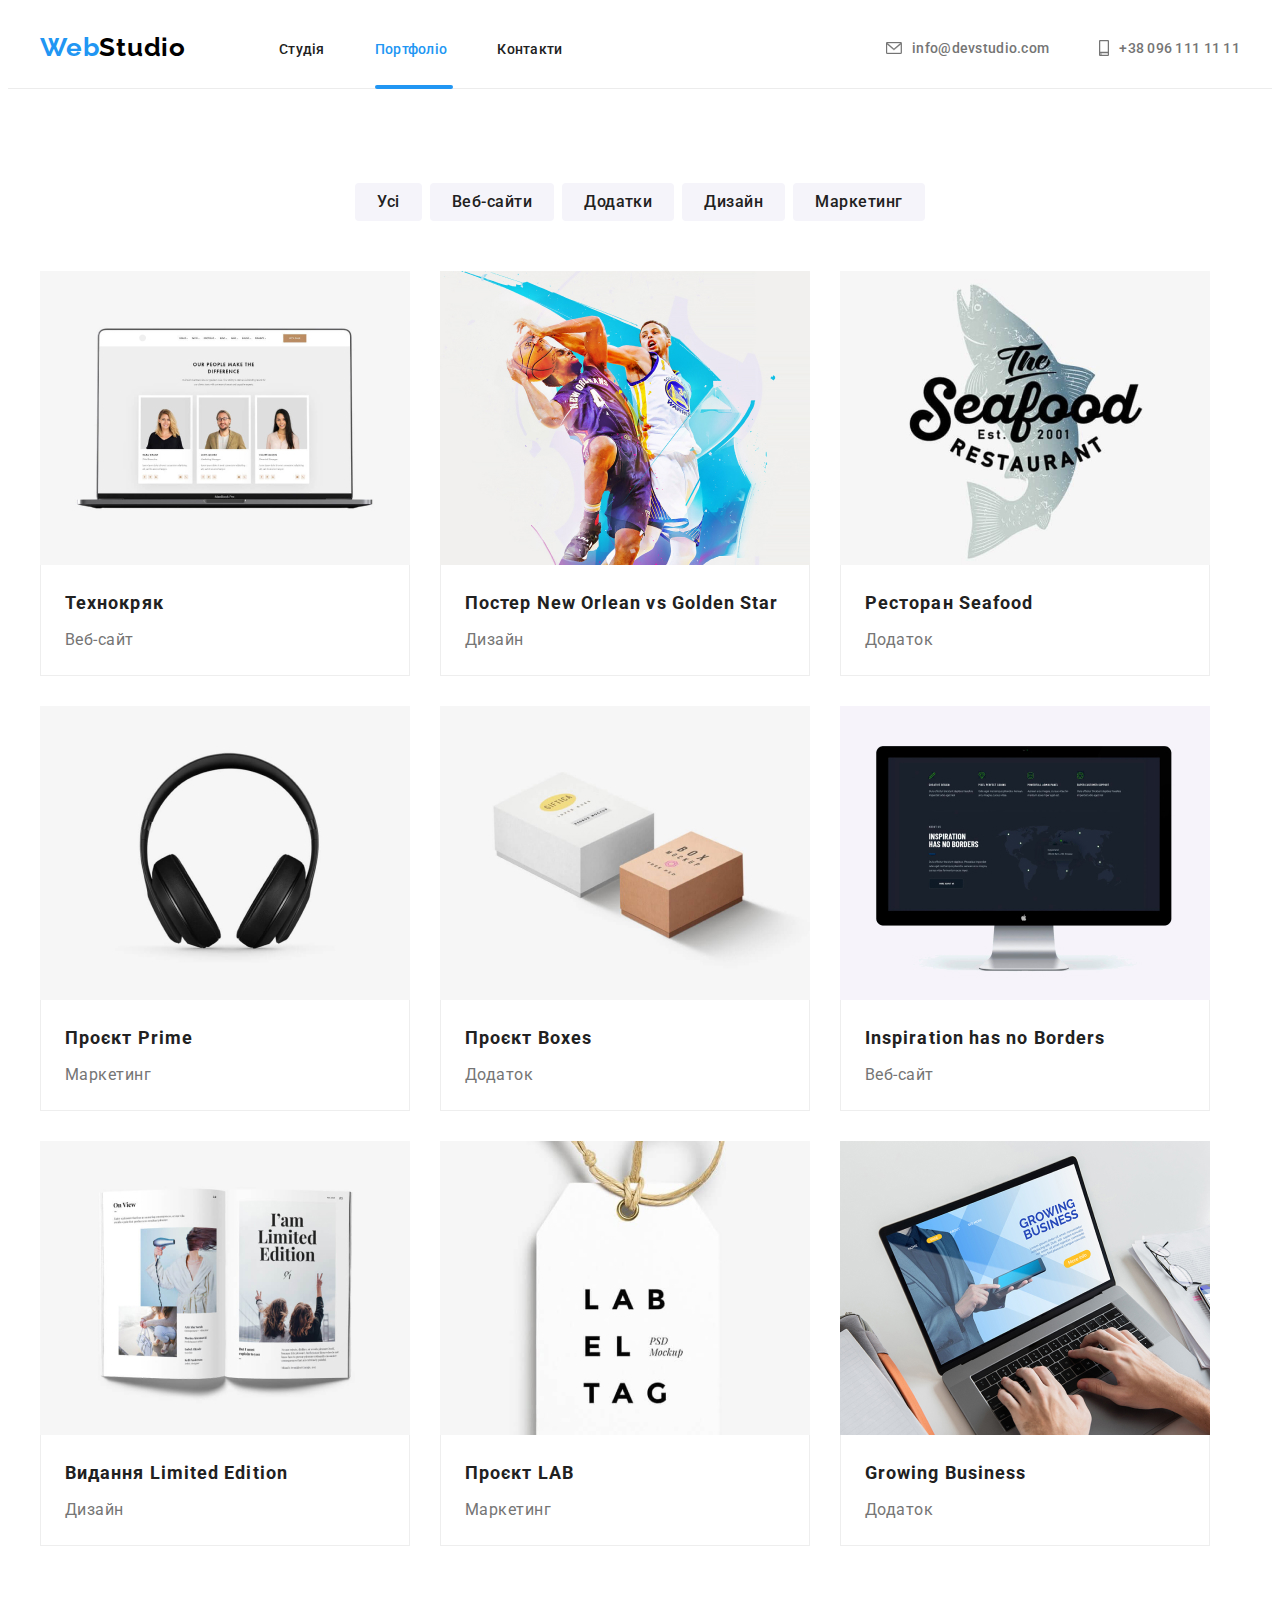
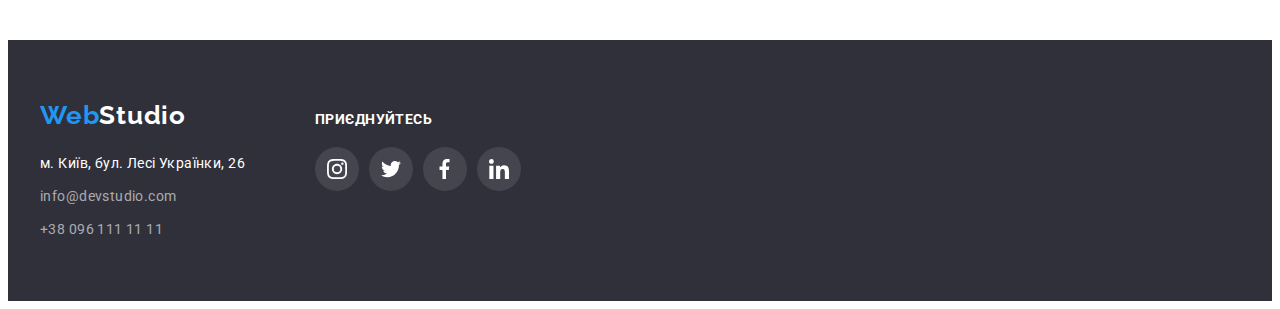
==== portfolio.html @ f35bd592 "11.11.2022.20:38" ====
<!DOCTYPE html>
<html lang="en">
<head>
    <meta charset="UTF-8" />
    <meta http-equiv="X-UA-Compatible" content="IE=edge" />
    <meta name="viewport" content="width=device-width, initial-scale=1.0" />
    <title>Портфоліо</title>
    <link rel="preconnect" href="https://fonts.googleapis.com">
    <link rel="preconnect" href="https://fonts.gstatic.com" crossorigin>
    <link
        href="https://fonts.googleapis.com/css2?family=Raleway:wght@700&family=Roboto:wght@400;500;700;900&display=swap"
        rel="stylesheet">
    <link rel="stylesheet" href="./css/styles.css">
</head>
        <header class="page-header">
      <div class="container">
        <a class="logo link" href="index.html">
          Web<span class="colortext">Studio</span>
        </a>
        <nav class="header-nav">
          <ul class="header-list list">
            <li class="header-list-item">
              <a class="header-list-link link" href="index.html"
                >Студія</a
              >
            </li>
            <li class="header-list-item">
              <a class="header-list-link link current-second" href="portfolio.html"
                >Портфоліо</a
              >
            </li>
            <li class="header-list-item">
              <a class="header-list-link link" href="#">Контакти</a>
            </li>
          </ul>
        </nav>
        <ul class="header-kontakt-list list">
          <li class="kontakt-list-item">
            <a
              class="header-kontakt-link header-link link"
              href="mailto:info@devstudio.com"
              ><svg class="envelope-icon kontakt-icon" width="16" height="12">
                <use href="./images/icons.svg#icon-envelope"></use></svg
              ><span>info@devstudio.com</span></a
            >
          </li>
          <li class="kontakt-list-item">
            <a
              class="header-kontakt-link header-link link"
              href="tel:+380961111111"
              ><svg class="smartphone-icon kontakt-icon" width="10" height="16">
                <use href="./images/icons.svg#icon-smartphone"></use></svg
              ><span>+38 096 111 11 11</span></a
            >
          </li>
        </ul>
      </div>
    </header>
        <main>
            <section class="hero-portfolio">
                <div class="container"><h1 class="visually-hidden">Вибір бажаного</h1>
                <ul class="hero-nav list">
                    <li class="hero-nav-item list">
                        <button class="nav-button-second" type="button">Усі</button>
                    </li>
<li class="hero-nav-item list">
    <button class="nav-button-second" type="button">Веб-сайти</button>
</li>
<li class="hero-nav-item list">
    <button class="nav-button-second" type="button">Додатки</button>
</li>
<li class="hero-nav-item list">
    <button class="nav-button-second" type="button">Дизайн</button>
</li>
<li class="hero-nav-item list">
    <button class="nav-button-second" type="button">Маркетинг</button>
</li>
                </ul>
<ul class="cards-list list">
<li class="cards-list-item list">
<a class="link" href=""><div class="img-wrapper"><img class="cards-img" src="./images/q.jpg" alt="Ноутбук" width="370">
<div class="cards-description">Ресурс пропонує комплексні пропозиції з різним рівнем функціоналу та сервісів. Все це дозволить відвідувачу отримати вичерпні відомості про компанію чи приватну особу.</div></div><div class="container-border"><h2 class="cards-title">Технокряк</h2>
<p class="cards-text">Веб-сайт</p></div>
</a>
</li>
<li class="cards-list-item list">
<a class="link" href=""><img class="cards-img" src="./images/w.jpg" alt="Баскетбол" width="370">
<div class="container-border"><h2 class="cards-title">Постер New Orlean vs Golden Star</h2>
<p class="cards-text">Дизайн</p></div>
</a>
</li>
<li class="cards-list-item list">
<a class="link" href=""><img class="cards-img" src="./images/e.jpg" alt="Логотип ресторану" width="370">
<div class="container-border"><h2 class="cards-title">Ресторан Seafood</h2>
<p class="cards-text">Додаток</p></div>
</a>
</li>
<li class="cards-list-item list">
<a class="link" href=""><img class="cards-img" src="./images/r.jpg" alt="Навушники" width="370">
<div class="container-border"><h2 class="cards-title">Проєкт Prime</h2>
<p class="cards-text">Маркетинг</p></div>
</a>
</li>
</li>
<li class="cards-list-item list">
<a class="link" href=""><img class="cards-img" src="./images/t.jpg" alt="Ящики" width="370">
<div class="container-border"><h2 class="cards-title">Проєкт Boxes</h2>
<p class="cards-text">Додаток</p></div>
</a>
</li>
<li class="cards-list-item list">
<a class="link" href=""><img class="cards-img" src="./images/y.jpg" alt="Монітор" width="370">
<div class="container-border"><h2 class="cards-title">Inspiration has no Borders</h2>
<p class="cards-text">Веб-сайт</p></div>
</a>
</li>
<li class="cards-list-item list">
<a class="link" href=""><img class="cards-img" src="./images/i.jpg" alt="Книга" width="370">
<div class="container-border"><h2 class="cards-title">Видання Limited Edition</h2>
<p class="cards-text">Дизайн</p></div>
</a>
</li>
<li class="cards-list-item list">
<a class="link" href=""><img class="cards-img" src="./images/o.jpg" alt="Ярлик" width="370">
<div class="container-border"><h2 class="cards-title">Проєкт LAB</h2>
<p class="cards-text">Маркетинг</p>
</a></div>
</li>
<li class="cards-list-item list">
<a class="link" href=""><img class="cards-img" src="./images/p.jpg" alt="Людина друкує" width="370">
<div class="container-border"><h2 class="cards-title">Growing Business</h2>
<p class="cards-text">Додаток</p></div>
</li>
</a>
                    </ul></div>
                </section>
        </main>
         <footer class="page-footer">
      <div class="container">
        <div class="container-footer">
          <div class="address-footer">
            <a href="index.html" class="logo-second link">
              Web<span class="colortext-footer">Studio</span>
            </a>
            <address class="address-nav">
              <ul class="address-list list">
                <li class="address-list-item list">
                  <a
                    class="address-link link"
                    href="https://goo.gl/maps/Njcj9idbypsD7Gdb8"
                    target="_blank"
                    rel="noopener noreferrer nofollow"
                    >м. Київ, бул. Лесі Українки, 26</a
                  >
                </li>
                <li class="address-list-item list">
                  <a class="mail-tel-link link" href="mailto:info@devstudio.com"
                    >info@devstudio.com</a
                  >
                </li>
                <li class="address-list-item list">
                  <a class="mail-tel-link link" href="tel:+380961111111"
                    >+38 096 111 11 11</a
                  >
                </li>
              </ul>
            </address>
          </div>
          <div class="join">
            <h2 class="title-join">ПРИЄДНУЙТЕСЬ</h2>
            <ul class="social-list-second">
              <li class="social-item list">
                <a href="" class="social-link-second" link
                  ><svg class="twitter-icon join-icon" width="20" height="20">
                    <use href="./images/icons.svg#icon-instagram"></use></svg
                ></a>
              </li>
              <li class="social-item list">
                <a href="" class="social-link-second" link
                  ><svg class="facebook-icon join-icon" width="20" height="20">
                    <use href="./images/icons.svg#icon-twitter"></use></svg
                ></a>
              </li>
              <li class="social-item list">
                <a href="" class="social-link-second" link
                  ><svg class="ins-icon join-icon" width="20" height="20">
                    <use href="./images/icons.svg#icon-facebook"></use></svg
                ></a>
              </li>
              <li class="social-item list">
                <a href="" class="social-link-second" link
                  ><svg class="linkedin-icon join-icon" width="20" height="20">
                    <use href="./images/icons.svg#icon-linkedin"></use></svg
                ></a>
              </li>
            </ul>
          </div>
        </div>
      </div>
    </footer>
        </body>
        </html>
---- css/styles.css ----
:root {
  --main-color: #212121;
  --second-color: #2196f3;
  --third-color: #757575;
  --fourth-color: #ffffff;
  --specific-ident: 94px;
  --specific-ident-second: 50px;
  --specific-ident-third: 20px;
  --specific-ident-fourth: 4px;
  --specific-ident-fifth: 30px;
}

h1,
h2,
p {
  margin: 0;
}

body {
  font-family: "Roboto", sans-serif;
  color: var(--main-color);
  background-color: var(--fourth-color);
}

.container {
  width: 1200px;
  margin: 0 auto;
  padding: 0 15px;
}

.page-header {
  border-bottom: 1px solid #ececec;
}

.page-header .container {
  display: flex;
  align-items: center;
}

.page-footer {
  background-color: #2f303a;
  padding-bottom: 60px;
  padding-top: 60px;
  display: flex;
}

.hero {
  padding-top: 200px;
  padding-bottom: 200px;
  background-color: #c4c4c4;
  background-image: linear-gradient(
      rgba(47, 48, 58, 0.4),
      rgba(47, 48, 58, 0.4)
    ),
    url(../images/m.jpg);
  background-repeat: no-repeat;
  background-size: cover;
  background-position: center;
  margin-left: auto;
  margin-right: auto;
  max-width: 1600px;
}

.hero-description {
  padding-left: 280px;
  padding-right: var(--specific-ident-second);
}

.hero .container {
  display: flex;
}

.hero-title {
  font-weight: 900;
  font-size: 44px;
  line-height: calc(60 / 44);
  text-align: center;
  letter-spacing: 0.06em;
  text-transform: uppercase;
  color: var(--fourth-color);
  margin-bottom: var(--specific-ident-third);
  max-width: 696px;
}

.hero-button {
  font-weight: 700;
  font-size: 16px;
  line-height: calc(30 / 16);
  display: flex;
  align-items: center;
  text-align: center;
  letter-spacing: 0.06em;
  color: var(--fourth-color);
  cursor: pointer;
  padding: 10px 32px;
  border-radius: var(--specific-ident-fourth);
  border: 0;
  margin: 0 auto;
  background-color: var(--second-color);
}

.link {
  text-decoration: none;
}

.list {
  list-style: none;
  padding-left: 0;
  margin: 0;
}

.kontakt-icon {
  margin-right: 10px;
  fill: currentColor;
  stroke: currentColor;
}

button {
  padding: 6px 22px;
}

.visually-hidden {
  position: absolute;
  white-space: nowrap;
  width: 1px;
  height: 1px;
  overflow: hidden;
  border: 0;
  padding: 0;
  clip: rect(0 0 0 0);
  clip-path: inset(50%);
  margin: -1px;
}

.colortext {
  color: #000000;
}

.colortext-footer {
  color: var(--fourth-color);
}

.link.current {
  color: var(--second-color);
  position: relative;
}

.link.current::after {
  content: " ";
  position: absolute;
  width: 48px;
  height: 4px;
  left: 0;
  bottom: 0;
  background: #2196f3;
  border-radius: 2px;
}

.link.current-second {
  color: var(--second-color);
  position: relative;
}

.link.current-second::after {
  content: " ";
  position: absolute;
  width: 78px;
  height: 4px;
  left: 0;
  bottom: 0;
  background: #2196f3;
  border-radius: 2px;
}

.logo {
  font-family: "Raleway";
  font-weight: 700;
  font-size: 26px;
  line-height: calc(31 / 26);
  letter-spacing: 0.03em;
  color: var(--second-color);
  margin-right: 93px;
  padding-top: 24px;
  padding-bottom: 25px;
}

.logo-second {
  font-family: "Raleway";
  font-weight: 700;
  font-size: 26px;
  line-height: calc(31 / 26);
  letter-spacing: 0.03em;
  color: var(--second-color);
  display: inline-block;
  margin-bottom: var(--specific-ident-third);
}

.header-list {
  display: flex;
}

.header-list-link {
  font-weight: 500;
  font-size: 14px;
  line-height: calc(16 / 14);
  letter-spacing: 0.02em;
  color: var(--main-color);
  padding-top: 32px;
  padding-bottom: 32px;
  transition-property: color;
  transition-duration: 250ms;
  transition-timing-function: cubic-bezier(0.4, 0, 0.2, 1);
}

.header-list-link:hover {
  color: var(--second-color);
}

.header-kontakt-link {
  font-weight: 500;
  font-size: 14px;
  line-height: calc(16 / 14);
  letter-spacing: 0.02em;
  color: var(--third-color);
  padding-top: 32px;
  padding-bottom: 32px;
  display: flex;
  align-items: center;
  transition-property: color;
  transition-duration: 250ms;
  transition-timing-function: cubic-bezier(0.4, 0, 0.2, 1);
}

.header-kontakt-link:hover,
:focus {
  stroke: var(--second-color);
  color: var(--second-color);
}

.header-list-item:not(:first-child) {
  margin-left: var(--specific-ident-second);
}

.kontakt-list-item:not(:first-child) {
  margin-left: var(--specific-ident-second);
}

.header-kontakt-list {
  display: flex;
  margin-left: auto;
}

.peculiarities .container {
  display: flex;
}

.peculiarities-list {
  display: flex;
}

.peculiarities-list-item:not(:first-child) {
  margin-left: var(--specific-ident-fifth);
}

.peculiarities {
  padding: var(--specific-ident) 0;
}

.peculiarities-title {
  font-size: 14px;
  line-height: calc(16 / 14);
  letter-spacing: 0.03em;
  text-transform: uppercase;
  margin-top: 0;
  margin-bottom: 10px;
}

.peculiarities-text {
  font-size: 14px;
  line-height: calc(24 / 14);
  letter-spacing: 0.03em;
  color: var(--third-color);
}

.link-peculiarities {
  background-color: #f5f4fa;
  height: 120px;
  width: 270px;
  display: flex;
  justify-content: center;
  margin-bottom: 30px;
  align-items: center;
}

.activity-list {
  display: flex;
}

.activity {
  padding-bottom: var(--specific-ident);
}

.activity-title {
  font-size: 36px;
  line-height: calc(42 / 36);
  text-align: center;
  letter-spacing: 0.03em;
  margin-bottom: var(--specific-ident-second);
}

.activity-list-item:not(:first-child) {
  margin-left: var(--specific-ident-fifth);
}

.activity-list-item {
  position: relative;
}

.activity-list-item::before {
  content: " ";
  width: 370px;
  height: 70px;
  left: 0;
  bottom: 0;
  background-color: rgba(47, 48, 58, 0.8);
  position: absolute;
}

.activity-title-second {
  font-size: 14px;
  line-height: calc(16 / 14);
  text-align: center;
  letter-spacing: 0.03em;
  text-transform: uppercase;
  color: #ffffff;
  position: absolute;
  top: 251px;
  right: 107px;
  left: 107px;
  bottom: 27px;
}

.activity-img {
  display: block;
}

.team-list {
  display: flex;
}

.team {
  background-color: #f5f4fa;
  padding: var(--specific-ident) 0;
}

.team-img {
  margin-bottom: var(--specific-ident-fifth);
}

.team-list-item {
  background-color: var(--fourth-color);
  border-radius: 0px 0px 4px 4px;
  box-shadow: 0px 1px 3px rgba(0, 0, 0, 0.12), 0px 1px 1px rgba(0, 0, 0, 0.14),
    0px 2px 1px rgba(0, 0, 0, 0.2);
}

.team-list-item:not(:first-child) {
  margin-left: var(--specific-ident-fifth);
}

.team-title {
  font-size: 36px;
  line-height: calc(42 / 36);
  text-align: center;
  letter-spacing: 0.03em;
  margin-bottom: var(--specific-ident-second);
}

.team-secondary-title {
  font-weight: 500;
  font-size: 16px;
  line-height: calc(19 / 16);
  letter-spacing: 0.03em;
  margin-bottom: 10px;
  margin-top: 0;
  text-align: center;
}

.team-text {
  font-size: 16px;
  line-height: calc(16 / 19);
  letter-spacing: 0.03em;
  color: var(--third-color);
  text-align: center;
  margin-bottom: 16px;
}

.team-icon {
  display: flex;
  justify-content: flex-end;
  transition-property: fill;
  transition-duration: 250ms;
  transition-timing-function: cubic-bezier(0.4, 0, 0.2, 1);
}

.address-link {
  font-style: normal;
  font-size: 14px;
  line-height: calc(24 / 14);
  letter-spacing: 0.03em;
  color: var(--fourth-color);
  transition-property: color;
  transition-duration: 250ms;
  transition-timing-function: cubic-bezier(0.4, 0, 0.2, 1);
}

.address-link:hover,
:focus {
  color: var(--second-color);
}

.mail-tel-link {
  font-style: normal;
  font-size: 14px;
  line-height: calc(24 / 14);
  letter-spacing: 0.03em;
  color: rgba(255, 255, 255, 0.6);
  transition-property: color;
  transition-duration: 250ms;
  transition-timing-function: cubic-bezier(0.4, 0, 0.2, 1);
}

.mail-tel-link:hover,
:focus {
  color: var(--second-color);
}

.hero-nav-button {
  font-family: "Roboto";
  font-weight: 500;
  font-size: 16px;
  line-height: calc(26 / 16);
  letter-spacing: 0.03em;
  color: var(--main-color);
  cursor: pointer;
  padding: 6px 25px;
  border: 0;
  border-radius: var(--specific-ident-fourth);
  transition-property: color;
  transition-duration: 250ms;
  transition-timing-function: cubic-bezier(0.4, 0, 0.2, 1);
}

.nav-button-second {
  font-family: "Roboto";
  font-weight: 500;
  font-size: 16px;
  line-height: calc(26 / 16);
  letter-spacing: 0.03em;
  color: var(--main-color);
  background-color: #f5f4fa;
  cursor: pointer;
  padding: 6px 22px;
  border: 0;
  border-radius: var(--specific-ident-fourth);
  transition: color 250ms cubic-bezier(0.4, 0, 0.2, 1),
    background-color 250ms cubic-bezier(0.4, 0, 0.2, 1),
    box-shadow 250ms cubic-bezier(0.4, 0, 0.2, 1);
}

.hero-nav-button:hover {
  color: var(--fourth-color);
}

.nav-button-second:hover,
.nav-button-second:focus {
  color: var(--fourth-color);
  background-color: var(--second-color);
  box-shadow: 0px 3px 1px rgba(0, 0, 0, 0.1), 0px 1px 2px rgba(0, 0, 0, 0.08),
    0px 2px 2px rgba(0, 0, 0, 0.12);
}

.container-border {
  border-left: 1px solid #eeeeee;
  border-right: 1px solid #eeeeee;
  border-bottom: 1px solid #eeeeee;
  padding: 20px 24px;
}

.cards-title {
  font-size: 18px;
  line-height: calc(36 / 18);
  letter-spacing: 0.06em;
  margin-bottom: var(--specific-ident-fourth);
  color: var(--main-color);
}

.cards-text {
  font-size: 16px;
  line-height: calc(30 / 16);
  letter-spacing: 0.03em;
  color: var(--third-color);
}

.cards-list {
  display: flex;
  flex-wrap: wrap;
}

.cards-list-item {
  margin-bottom: var(--specific-ident-fifth);
  margin-left: var(--specific-ident-fifth);
  transition-property: box-shadow;
  transition-duration: 250ms;
  transition-timing-function: cubic-bezier(0.4, 0, 0.2, 1);
  position: relative;
}

.cards-list-item:hover {
  box-shadow: 0px 1px 1px rgba(0, 0, 0, 0.12), 0px 4px 4px rgba(0, 0, 0, 0.06),
    1px 4px 6px rgba(0, 0, 0, 0.16);
}

.cards-list-item:nth-last-child(-n + 4) {
  margin-bottom: 0px;
}

.cards-list-item:nth-child(3n + 1) {
  margin-left: 0;
}

.cards-img {
  display: block;
}

.cards-description {
  font-weight: 400;
  font-size: 18px;
  line-height: calc(28 / 18);
  letter-spacing: 0.03em;
  color: #ffffff;
  position: absolute;
  width: 322px;
  height: 168px;
  top: 63px;
  right: 24px;
  bottom: 63px;
  left: 24px;
  display: none;
  background-color: rgba(33, 150, 243, 0.9);
}

.cards-list-item:hover .cards-description {
  display: block;
}

cards-list.img-wrapper {
  position: relative;
}

.hero-nav {
  display: flex;
  margin-bottom: var(--specific-ident-second);
  justify-content: center;
}

.address-list-item {
  margin-bottom: 9px;
}

.address-list-item:last-child {
  margin-bottom: 0;
}

.hero-portfolio {
  padding: var(--specific-ident) 0;
  display: flex;
}

.hero-nav-item:not(:first-child) {
  margin-left: 8px;
}

.social-list {
  display: flex;
  padding-bottom: 30px;
  padding-left: 32px;
  padding-right: 32px;
}

.social-item {
  width: 44px;
  height: 44px;
  border-radius: 50%;
}

.social-item:not(:last-child) {
  margin-right: 10px;
}

.social-link {
  width: 100%;
  height: 100%;
  display: flex;
  align-items: center;
  justify-content: center;
  border-radius: 50%;
  background-color: rgba(255, 255, 255, 0.1);
  color: #afb1b8;
  transition-property: background-color;
  transition-duration: 250ms;
  transition-timing-function: cubic-bezier(0.4, 0, 0.2, 1);
}

.social-link:hover .team-icon {
  fill: var(--fourth-color);
}

.social-link:focus .team-icon {
  fill: var(--fourth-color);
}

.social-link:hover {
  background-color: var(--second-color);
}

.social-link:focus {
  background-color: var(--second-color);
}

.сlients {
  padding: var(--specific-ident) 0;
}

.title-clients {
  font-weight: 700;
  font-size: 36px;
  line-height: calc(42 / 36);
  text-align: center;
  letter-spacing: 0.03em;
  color: var(--main-color);
  display: flex;
  padding-left: 453px;
}

.list-clients {
  display: flex;
  justify-content: center;
  margin-top: var(--specific-ident-second);
  margin-bottom: 0;
  padding-left: 0;
}

.item-clients {
  width: 170px;
  height: 92px;
  border-radius: 4px;
  display: flex;
  justify-content: center;
}

.item-clients:not(:last-child) {
  margin-right: 30px;
}

.list-clients .clients-link {
  width: 100%;
  height: 100%;
  display: flex;
  align-items: center;
  justify-content: center;
  border-radius: 4px;
  background-color: var(--fourth-color);
  color: #afb1b8;
  border: 1px solid #afb1b8;
  transition-property: border;
  transition-duration: 250ms;
  transition-timing-function: cubic-bezier(0.4, 0, 0.2, 1);
}

.list-clients .clients-link:hover .clients-icon {
  fill: var(--second-color);
}

.list-clients .clients-link:hover {
  border: 1px solid var(--second-color);
}

.list-clients .clients-icon {
  fill: currentColor;
  transition-property: fill;
  transition-duration: 250ms;
  transition-timing-function: cubic-bezier(0.4, 0, 0.2, 1);
}

.container-footer {
  display: flex;
  align-items: baseline;
}

.join {
  margin-left: 70px;
}

.title-join {
  font-size: 14px;
  line-height: calc(16 / 14);
  letter-spacing: 0.03em;
  text-transform: uppercase;
  color: var(--fourth-color);
  margin-bottom: 20px;
}

.team-icon {
  fill: currentColor;
}

.social-list-second {
  display: flex;
  padding-left: 0;
  margin: 0;
}

.social-link-second {
  width: 100%;
  height: 100%;
  display: flex;
  align-items: center;
  justify-content: center;
  border-radius: 50%;
  background-color: rgba(255, 255, 255, 0.1);
  color: var(--fourth-color);
  transition-property: background-color;
  transition-duration: 250ms;
  transition-timing-function: cubic-bezier(0.4, 0, 0.2, 1);
}

.join-icon {
  fill: currentColor;
}

.social-link-second:hover {
  background-color: var(--second-color);
}

.social-link-second:focus {
  background-color: var(--second-color);
}
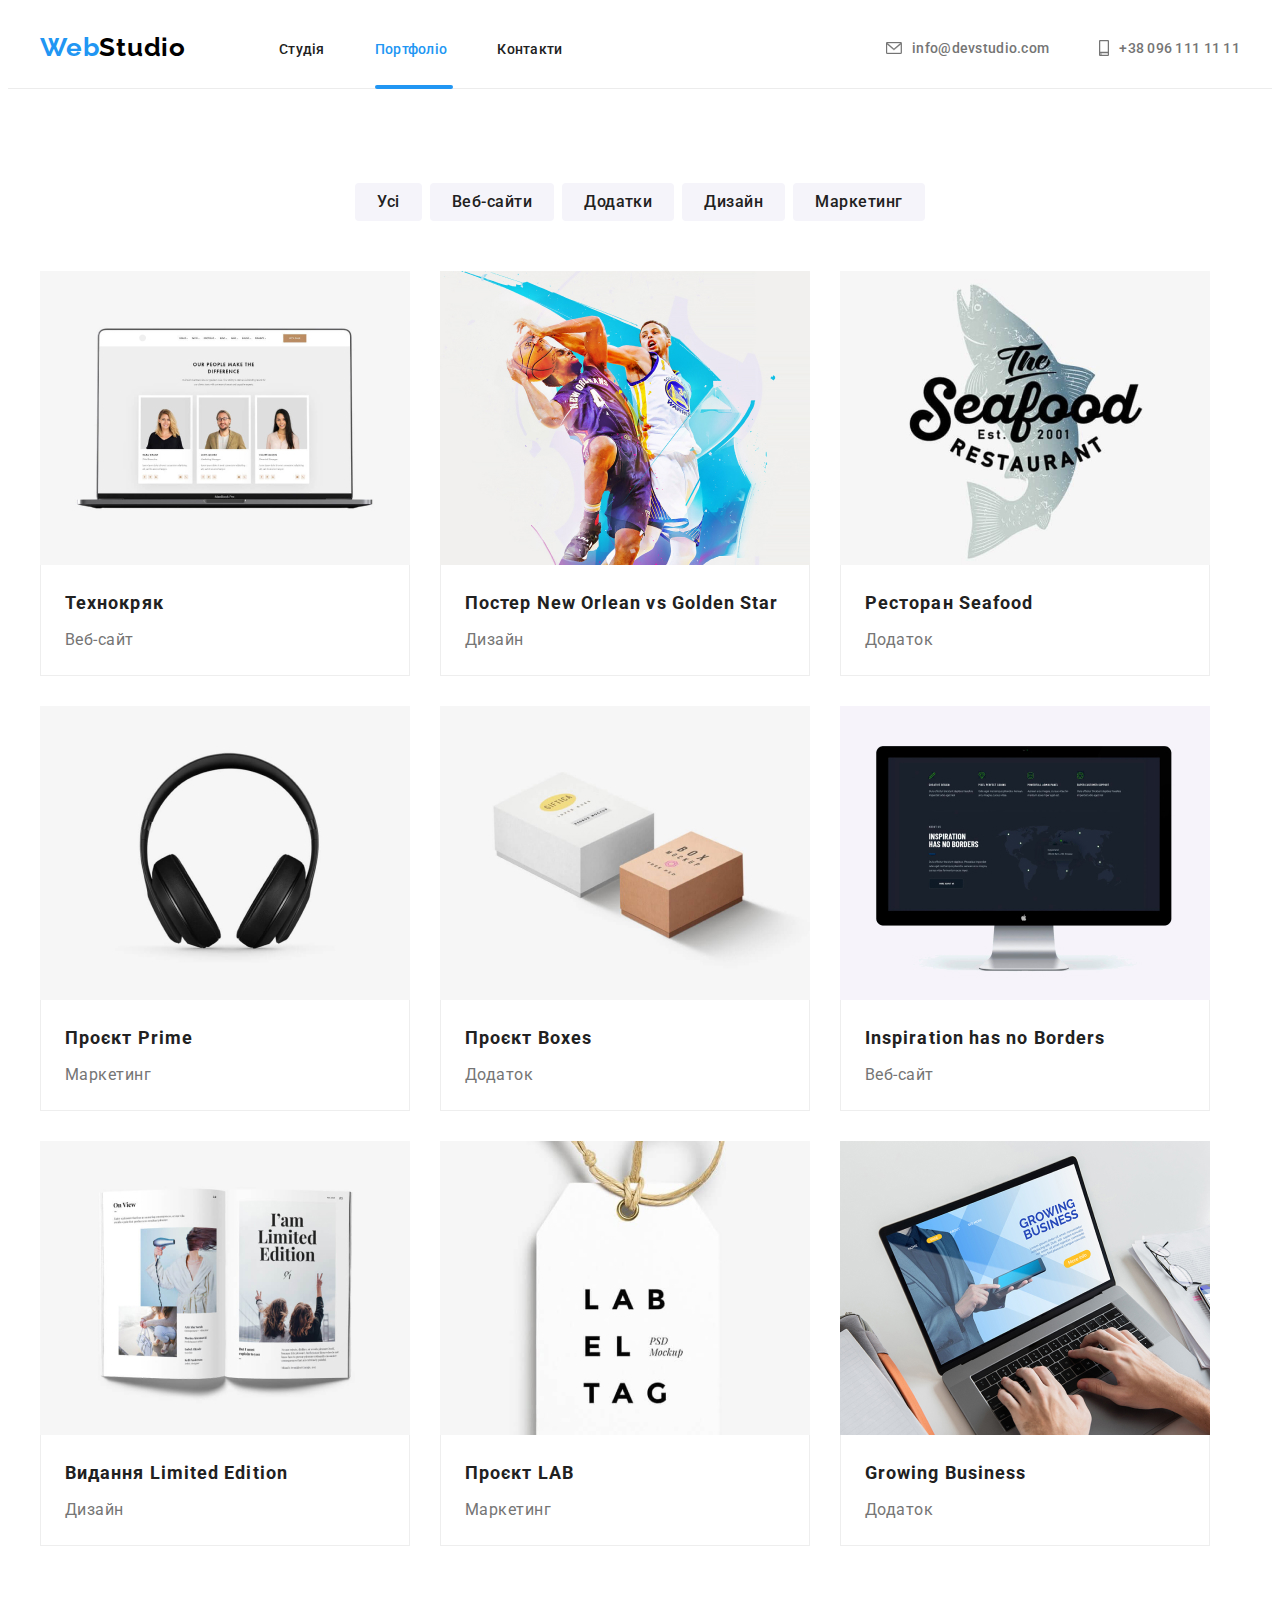
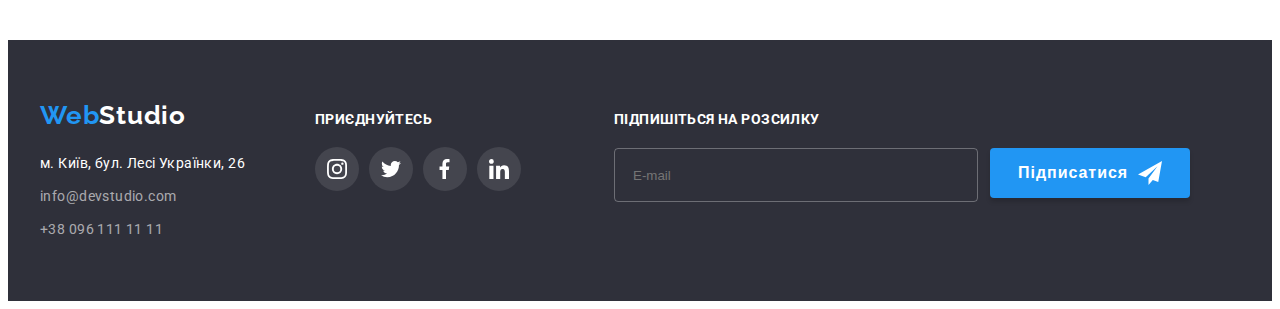
==== commit 29c1730a: "20.11.2022.13:09" ====
--- a/portfolio.html
+++ b/portfolio.html
@@ -78,60 +78,60 @@
                 </ul>
 <ul class="cards-list list">
 <li class="cards-list-item list">
-<a class="link" href=""><div class="img-wrapper"><img class="cards-img" src="./images/q.jpg" alt="Ноутбук" width="370">
+<a href="" class="cards-list-item-link link" ><div class="img-wrapper"><img class="cards-img" src="./images/q.jpg" alt="Ноутбук" width="370">
 <div class="cards-description">Ресурс пропонує комплексні пропозиції з різним рівнем функціоналу та сервісів. Все це дозволить відвідувачу отримати вичерпні відомості про компанію чи приватну особу.</div></div><div class="container-border"><h2 class="cards-title">Технокряк</h2>
 <p class="cards-text">Веб-сайт</p></div>
 </a>
 </li>
 <li class="cards-list-item list">
-<a class="link" href=""><img class="cards-img" src="./images/w.jpg" alt="Баскетбол" width="370">
+<a class="cards-list-item-link link" href=""><div class="img-wrapper"><img class="cards-img" src="./images/w.jpg" alt="Баскетбол" width="370"><div class="cards-description">Ресурс пропонує комплексні пропозиції з різним рівнем функціоналу та сервісів. Все це дозволить відвідувачу отримати вичерпні відомості про компанію чи приватну особу.</div></div>
 <div class="container-border"><h2 class="cards-title">Постер New Orlean vs Golden Star</h2>
 <p class="cards-text">Дизайн</p></div>
 </a>
 </li>
 <li class="cards-list-item list">
-<a class="link" href=""><img class="cards-img" src="./images/e.jpg" alt="Логотип ресторану" width="370">
+<a class="cards-list-item-link link" href=""><div class="img-wrapper"><img class="cards-img" src="./images/e.jpg" alt="Логотип ресторану" width="370"><div class="cards-description">Ресурс пропонує комплексні пропозиції з різним рівнем функціоналу та сервісів. Все це дозволить відвідувачу отримати вичерпні відомості про компанію чи приватну особу.</div></div>
 <div class="container-border"><h2 class="cards-title">Ресторан Seafood</h2>
 <p class="cards-text">Додаток</p></div>
 </a>
 </li>
 <li class="cards-list-item list">
-<a class="link" href=""><img class="cards-img" src="./images/r.jpg" alt="Навушники" width="370">
+<a class="cards-list-item-link link" href=""><div class="img-wrapper"><img class="cards-img" src="./images/r.jpg" alt="Навушники" width="370"><div class="cards-description">Ресурс пропонує комплексні пропозиції з різним рівнем функціоналу та сервісів. Все це дозволить відвідувачу отримати вичерпні відомості про компанію чи приватну особу.</div></div>
 <div class="container-border"><h2 class="cards-title">Проєкт Prime</h2>
 <p class="cards-text">Маркетинг</p></div>
 </a>
 </li>
 </li>
 <li class="cards-list-item list">
-<a class="link" href=""><img class="cards-img" src="./images/t.jpg" alt="Ящики" width="370">
+<a class="cards-list-item-link link" href=""><div class="img-wrapper"><img class="cards-img" src="./images/t.jpg" alt="Ящики" width="370"><div class="cards-description">Ресурс пропонує комплексні пропозиції з різним рівнем функціоналу та сервісів. Все це дозволить відвідувачу отримати вичерпні відомості про компанію чи приватну особу.</div></div>
 <div class="container-border"><h2 class="cards-title">Проєкт Boxes</h2>
 <p class="cards-text">Додаток</p></div>
 </a>
 </li>
 <li class="cards-list-item list">
-<a class="link" href=""><img class="cards-img" src="./images/y.jpg" alt="Монітор" width="370">
+<a class="cards-list-item-link link" href=""><div class="img-wrapper"><img class="cards-img" src="./images/y.jpg" alt="Монітор" width="370"><div class="cards-description">Ресурс пропонує комплексні пропозиції з різним рівнем функціоналу та сервісів. Все це дозволить відвідувачу отримати вичерпні відомості про компанію чи приватну особу.</div></div>
 <div class="container-border"><h2 class="cards-title">Inspiration has no Borders</h2>
 <p class="cards-text">Веб-сайт</p></div>
 </a>
 </li>
 <li class="cards-list-item list">
-<a class="link" href=""><img class="cards-img" src="./images/i.jpg" alt="Книга" width="370">
+<a class="cards-list-item-link link" href=""><div class="img-wrapper"><img class="cards-img" src="./images/i.jpg" alt="Книга" width="370"><div class="cards-description">Ресурс пропонує комплексні пропозиції з різним рівнем функціоналу та сервісів. Все це дозволить відвідувачу отримати вичерпні відомості про компанію чи приватну особу.</div></div>
 <div class="container-border"><h2 class="cards-title">Видання Limited Edition</h2>
 <p class="cards-text">Дизайн</p></div>
 </a>
 </li>
 <li class="cards-list-item list">
-<a class="link" href=""><img class="cards-img" src="./images/o.jpg" alt="Ярлик" width="370">
+<a class="cards-list-item-link link" href=""><div class="img-wrapper"><img class="cards-img" src="./images/o.jpg" alt="Ярлик" width="370"><div class="cards-description">Ресурс пропонує комплексні пропозиції з різним рівнем функціоналу та сервісів. Все це дозволить відвідувачу отримати вичерпні відомості про компанію чи приватну особу.</div></div>
 <div class="container-border"><h2 class="cards-title">Проєкт LAB</h2>
 <p class="cards-text">Маркетинг</p>
-</a></div>
-</li>
-<li class="cards-list-item list">
-<a class="link" href=""><img class="cards-img" src="./images/p.jpg" alt="Людина друкує" width="370">
+</div></a>
+</li>
+<li class="cards-list-item list">
+<a class="cards-list-item-link link" href=""><div class="img-wrapper"><img class="cards-img" src="./images/p.jpg" alt="Людина друкує" width="370"><div class="cards-description">Ресурс пропонує комплексні пропозиції з різним рівнем функціоналу та сервісів. Все це дозволить відвідувачу отримати вичерпні відомості про компанію чи приватну особу.</div></div>
 <div class="container-border"><h2 class="cards-title">Growing Business</h2>
-<p class="cards-text">Додаток</p></div>
-</li>
-</a>
+<p class="cards-text">Додаток</p></div></a>
+</li>
+
                     </ul></div>
                 </section>
         </main>
@@ -195,6 +195,19 @@
               </li>
             </ul>
           </div>
+          <div class="follow">
+            <form name="follow-form" class="follow-form">
+              <label for="user-mail" class="email-label">Підпишіться на розсилку</label>
+            <div class="input-button"><input
+              type="email"
+              name="user-mail"
+              class="email-input"
+              placeholder="E-mail"
+            />
+            <div class="button-icon"><button type="submit" class="button-follow">Підписатися</button><svg class="telegram-icon" width="24" height="24">
+                    <use href="./images/icons.svg#icon-telegram"></use></svg
+                ></div></div>
+          </div>
         </div>
       </div>
     </footer>
--- a/css/styles.css
+++ b/css/styles.css
@@ -316,28 +316,27 @@
   position: relative;
 }
 
-.activity-list-item::before {
-  content: " ";
+.activity-thumb {
+  position: relative;
+}
+
+.activity-thumb > .activity-title-second {
+  position: absolute;
+  left: 0;
+  bottom: 0;
+  margin: 0;
   width: 370px;
   height: 70px;
-  left: 0;
-  bottom: 0;
   background-color: rgba(47, 48, 58, 0.8);
-  position: absolute;
-}
-
-.activity-title-second {
   font-size: 14px;
   line-height: calc(16 / 14);
   text-align: center;
   letter-spacing: 0.03em;
   text-transform: uppercase;
   color: #ffffff;
-  position: absolute;
-  top: 251px;
-  right: 107px;
-  left: 107px;
-  bottom: 27px;
+  display: flex;
+  align-items: center;
+  justify-content: center;
 }
 
 .activity-img {
@@ -510,13 +509,17 @@
 .cards-list-item {
   margin-bottom: var(--specific-ident-fifth);
   margin-left: var(--specific-ident-fifth);
+  position: relative;
+}
+
+.cards-list-item-link {
+  display: block;
   transition-property: box-shadow;
   transition-duration: 250ms;
   transition-timing-function: cubic-bezier(0.4, 0, 0.2, 1);
-  position: relative;
-}
-
-.cards-list-item:hover {
+}
+
+.cards-list-item-link:hover {
   box-shadow: 0px 1px 1px rgba(0, 0, 0, 0.12), 0px 4px 4px rgba(0, 0, 0, 0.06),
     1px 4px 6px rgba(0, 0, 0, 0.16);
 }
@@ -534,28 +537,36 @@
 }
 
 .cards-description {
-  font-weight: 400;
+  background-color: rgba(33, 150, 243, 0.9);
+  position: absolute;
+  top: 0;
+  left: 0;
+  display: flex;
+  justify-content: center;
+  align-items: center;
+  padding: 64px 24px;
+  width: 322px;
+  height: 168px;
   font-size: 18px;
   line-height: calc(28 / 18);
   letter-spacing: 0.03em;
   color: #ffffff;
-  position: absolute;
-  width: 322px;
-  height: 168px;
-  top: 63px;
-  right: 24px;
-  bottom: 63px;
-  left: 24px;
-  display: none;
-  background-color: rgba(33, 150, 243, 0.9);
-}
-
-.cards-list-item:hover .cards-description {
-  display: block;
-}
-
-cards-list.img-wrapper {
+  transform: translateY(100%);
+  transition: transform 250ms cubic-bezier(0.4, 0, 0.2, 1),
+    opacity 250ms cubic-bezier(0.4, 0, 0.2, 1);
+}
+
+.cards-list-item-link:hover .cards-description {
+  transform: translateY(0);
+}
+
+.cards-list-item-link:focus .cards-description {
+  transform: translateY(0);
+}
+
+.img-wrapper {
   position: relative;
+  overflow: hidden;
 }
 
 .hero-nav {
@@ -746,3 +757,266 @@
 .social-link-second:focus {
   background-color: var(--second-color);
 }
+
+.modal-backdrop {
+  position: fixed;
+  top: 0;
+  bottom: 0;
+  left: 0;
+  right: 0;
+  background-color: rgba(0, 0, 0, 0.2);
+  transition: opacity 500ms, visibility 500ms;
+}
+
+.modal-backdrop.is-hidden .modal {
+  transform: rotate(-180deg);
+}
+
+.modal {
+  width: 528px;
+  height: 581px;
+  position: absolute;
+  top: 50%;
+  left: 50%;
+  transform: translate(-50%, -50%) rotate(0);
+  transition: transform 1000ms linear;
+  background-color: #ffffff;
+  box-shadow: 0px 1px 3px rgba(0, 0, 0, 0.12), 0px 1px 1px rgba(0, 0, 0, 0.14),
+    0px 2px 1px rgba(0, 0, 0, 0.2);
+  border-radius: 4px;
+  padding: 40px;
+}
+
+.close-sign {
+  position: absolute;
+  display: flex;
+  justify-content: center;
+  cursor: pointer;
+  align-items: center;
+  top: 8px;
+  right: 8px;
+  width: 30px;
+  height: 30px;
+  border: 1px solid rgba(0, 0, 0, 0.1);
+  border-radius: 50%;
+}
+
+.close-sign:hover {
+  fill: #2196f3;
+}
+
+.is-hidden {
+  visibility: hidden;
+  opacity: 0;
+  pointer-events: none;
+}
+
+.follow {
+  margin-left: 93px;
+}
+
+.email-input {
+  display: block;
+  border: 1px solid rgba(255, 255, 255, 0.3);
+  border-radius: 4px;
+  background-color: transparent;
+  width: 358px;
+  height: 50px;
+}
+
+.email-input::placeholder {
+  padding-left: 16px;
+}
+
+.input-button {
+  display: flex;
+  margin-top: 20px;
+}
+
+.email-label {
+  font-weight: 700;
+  font-size: 14px;
+  line-height: calc(16 / 14);
+  letter-spacing: 0.03em;
+  text-transform: uppercase;
+  color: #ffffff;
+}
+
+.button-icon {
+  position: relative;
+}
+
+.button-follow {
+  position: relative;
+  width: 200px;
+  height: 50px;
+  margin-left: 12px;
+  background-color: #2196f3;
+  box-shadow: 0px 4px 4px rgba(0, 0, 0, 0.15);
+  border-radius: 4px;
+  border: none;
+  font-weight: 700;
+  font-size: 16px;
+  line-height: calc(30 / 16);
+  display: flex;
+  align-items: center;
+  text-align: center;
+  letter-spacing: 0.06em;
+  color: #ffffff;
+  padding-top: 10px;
+  padding-right: 62px;
+  padding-bottom: 10px;
+  padding-left: 28px;
+  cursor: pointer;
+}
+
+.telegram-icon {
+  position: absolute;
+  right: 28px;
+  top: 13px;
+  fill: #ffffff;
+}
+
+.title-form {
+  font-size: 20px;
+  line-height: calc(23 / 20);
+  text-align: center;
+  letter-spacing: 0.03em;
+  color: #212121;
+  padding-bottom: 12px;
+}
+
+.modal-input {
+  width: 100%;
+  height: 40px;
+  margin-bottom: 10px;
+  border: 1px solid rgba(33, 33, 33, 0.2);
+  border-radius: 4px;
+  padding-left: 30px;
+}
+
+.modal-input:hover {
+  border: 1px solid #2196f3;
+  cursor: pointer;
+}
+
+.modal-textarea {
+  width: 100%;
+  height: 120px;
+  border: 1px solid rgba(33, 33, 33, 0.2);
+  border-radius: 4px;
+  resize: none;
+  padding: 12px 16px;
+  margin-bottom: 20px;
+}
+
+.modal-textarea::placeholder {
+  font-weight: 400;
+  font-size: 12px;
+  line-height: calc(14 / 12);
+  letter-spacing: 0.01em;
+  color: rgba(117, 117, 117, 0.5);
+}
+
+.modal-label,
+.label-span {
+  display: inline-block;
+  width: 100%;
+  margin-bottom: 4px;
+  font-weight: 400;
+  font-size: 12px;
+  line-height: calc(14 / 12);
+  letter-spacing: 0.01em;
+  color: #757575;
+}
+
+.sizes {
+  margin: 20px 0;
+}
+
+.select-cities {
+  width: 100%;
+  margin: 10px 0;
+  border-radius: 10px;
+}
+
+.input-wrapper {
+  position: relative;
+  margin-bottom: 10px;
+}
+
+.input-wrapper input {
+  margin-bottom: 0;
+}
+
+.input-icon {
+  position: absolute;
+  left: 15px;
+  top: 50%;
+  transform: translateY(-50%);
+  fill: #212121;
+}
+
+.modal-input:focus + .input-icon,
+.modal-input:hover + .input-icon {
+  fill: #2196f3;
+}
+
+.check-line {
+  margin-bottom: 30px;
+}
+
+.checkbox-agree {
+  display: flex;
+  align-items: center;
+  justify-content: center;
+  font-weight: 400;
+  font-size: 14px;
+  line-height: calc(24 / 14);
+  letter-spacing: 0.03em;
+  color: #757575;
+}
+
+.checkbox-agree .icon-wrapper {
+  width: 16px;
+  height: 15px;
+  border: 2px solid #000000;
+  border-radius: 2px;
+  margin-right: 8px;
+  display: flex;
+  align-items: center;
+  justify-content: center;
+}
+
+.checkbox-agree .agree-icon {
+  fill: transparent;
+}
+
+.check-line input:checked + .checkbox-agree .icon-wrapper {
+  background: #2196f3;
+  border-radius: 2px;
+  border: none;
+}
+
+.check-line input:checked + .checkbox-agree .agree-icon {
+  fill: #ffffff;
+}
+
+.button-modal {
+  background: #188ce8;
+  box-shadow: 0px 4px 4px rgba(0, 0, 0, 0.15);
+  border-radius: 4px;
+  font-weight: 700;
+  font-size: 16px;
+  line-height: calc(30 / 16);
+  display: flex;
+  align-items: center;
+  text-align: center;
+  justify-content: center;
+  letter-spacing: 0.06em;
+  color: #ffffff;
+  padding: 10px 52px;
+  border: none;
+  cursor: pointer;
+  margin-left: 125px;
+}
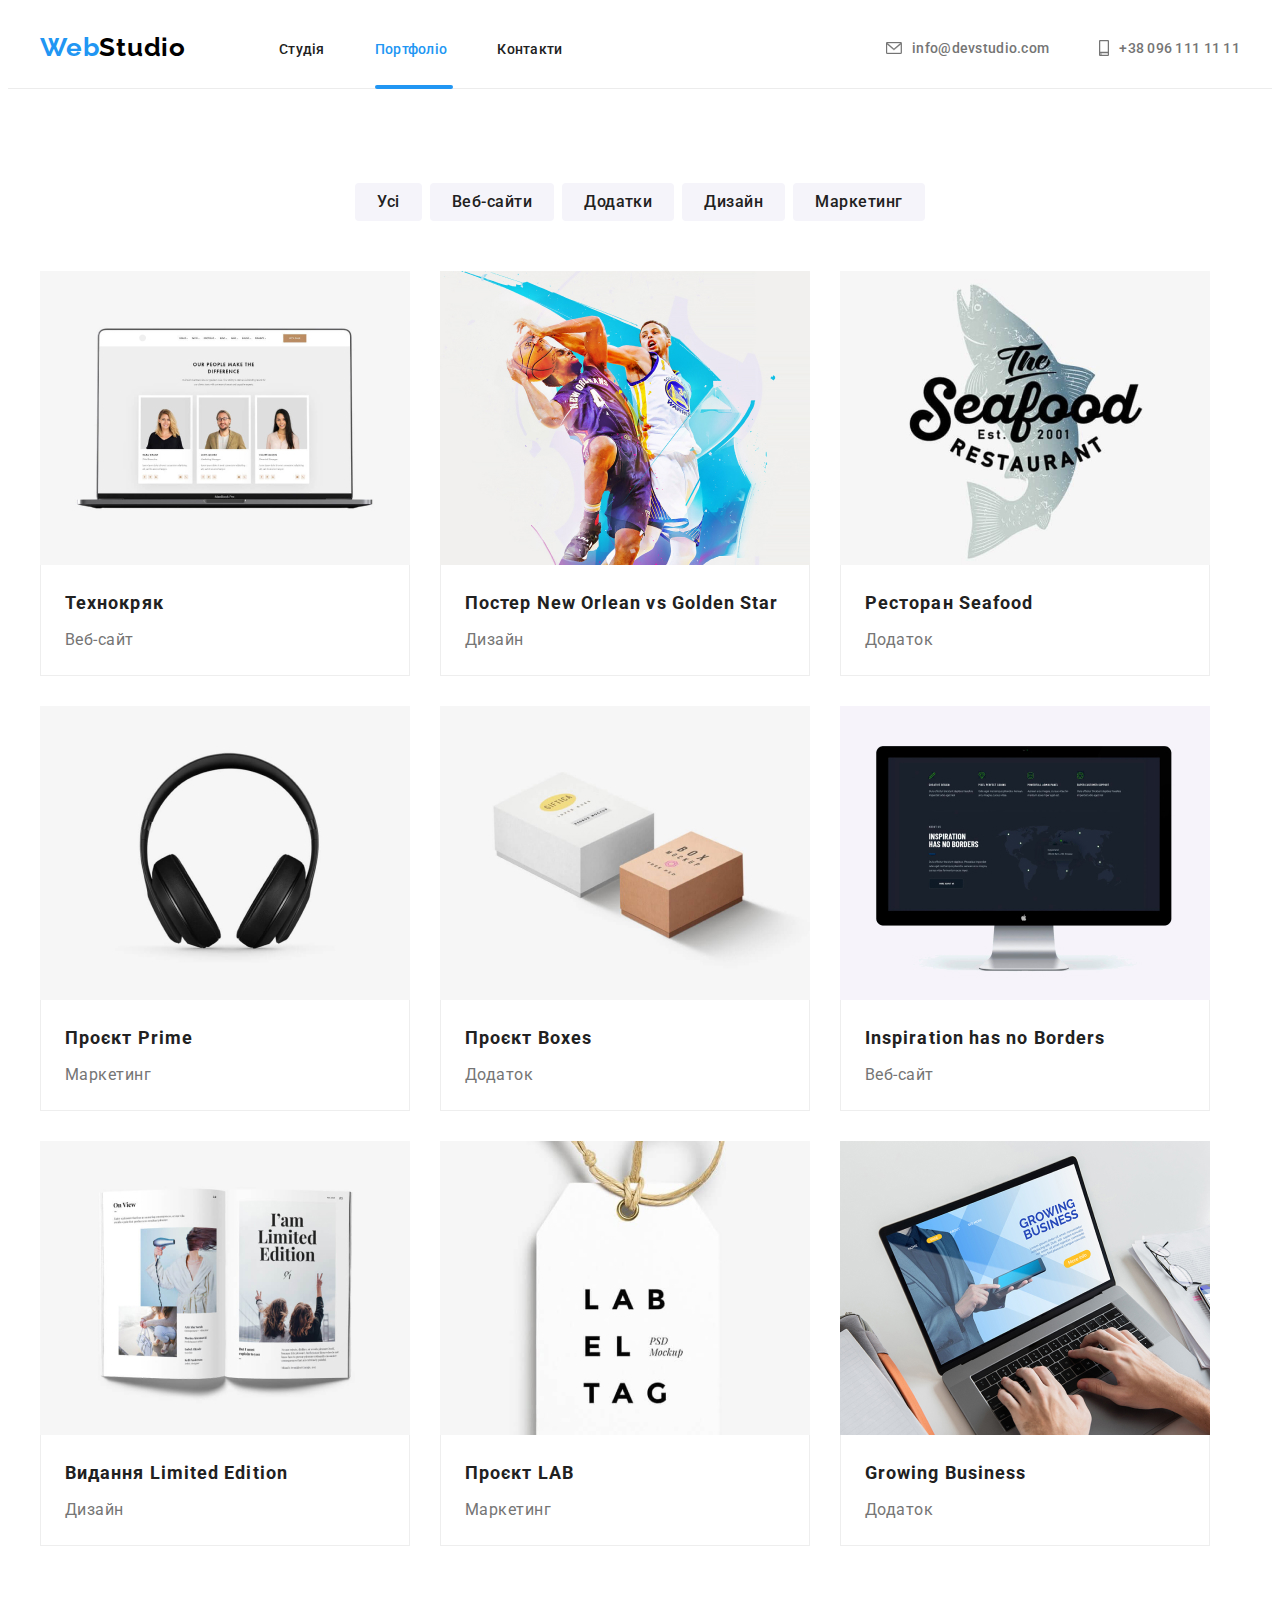
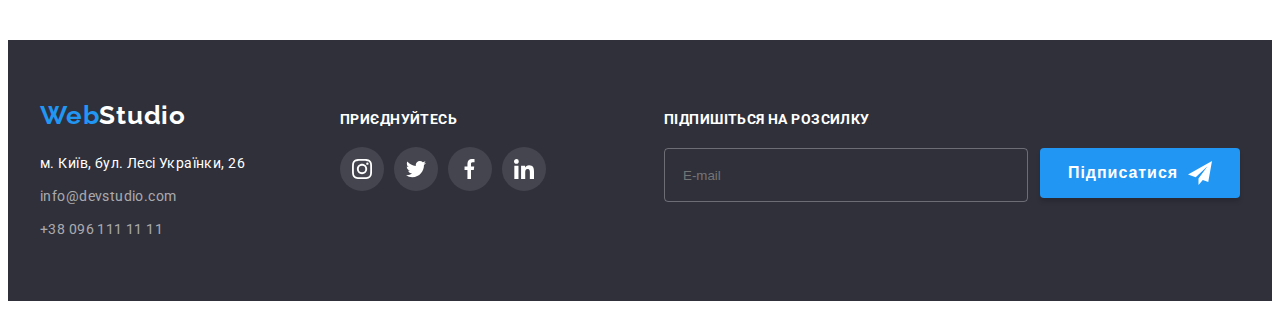
==== commit 4f8f888b: "20.11.2022.20:01" ====
--- a/portfolio.html
+++ b/portfolio.html
@@ -204,9 +204,9 @@
               class="email-input"
               placeholder="E-mail"
             />
-            <div class="button-icon"><button type="submit" class="button-follow">Підписатися</button><svg class="telegram-icon" width="24" height="24">
+            <button type="submit" class="button-follow">Підписатися</button><svg class="telegram-icon" width="24" height="24">
                     <use href="./images/icons.svg#icon-telegram"></use></svg
-                ></div></div>
+                ></form></div></div>
           </div>
         </div>
       </div>
--- a/css/styles.css
+++ b/css/styles.css
@@ -3,6 +3,11 @@
   --second-color: #2196f3;
   --third-color: #757575;
   --fourth-color: #ffffff;
+  --fifth-color: #000000;
+  --sixth-color: #afb1b8;
+  --seventh-color: rgba(0, 0, 0, 0.12);
+  --eighth-color: #f5f4fa;
+  --ninth-color: #eeeeee;
   --specific-ident: 94px;
   --specific-ident-second: 50px;
   --specific-ident-third: 20px;
@@ -133,7 +138,7 @@
 }
 
 .colortext {
-  color: #000000;
+  color: var(--fifth-color);
 }
 
 .colortext-footer {
@@ -152,7 +157,7 @@
   height: 4px;
   left: 0;
   bottom: 0;
-  background: #2196f3;
+  background: var(--second-color);
   border-radius: 2px;
 }
 
@@ -168,7 +173,7 @@
   height: 4px;
   left: 0;
   bottom: 0;
-  background: #2196f3;
+  background: var(--second-color);
   border-radius: 2px;
 }
 
@@ -283,7 +288,7 @@
 }
 
 .link-peculiarities {
-  background-color: #f5f4fa;
+  background-color: var(--eighth-color);
   height: 120px;
   width: 270px;
   display: flex;
@@ -333,7 +338,7 @@
   text-align: center;
   letter-spacing: 0.03em;
   text-transform: uppercase;
-  color: #ffffff;
+  color: var(--fourth-color);
   display: flex;
   align-items: center;
   justify-content: center;
@@ -348,7 +353,7 @@
 }
 
 .team {
-  background-color: #f5f4fa;
+  background-color: var(--eighth-color);
   padding: var(--specific-ident) 0;
 }
 
@@ -359,7 +364,7 @@
 .team-list-item {
   background-color: var(--fourth-color);
   border-radius: 0px 0px 4px 4px;
-  box-shadow: 0px 1px 3px rgba(0, 0, 0, 0.12), 0px 1px 1px rgba(0, 0, 0, 0.14),
+  box-shadow: 0px 1px 3px var(--seventh-color), 0px 1px 1px rgba(0, 0, 0, 0.14),
     0px 2px 1px rgba(0, 0, 0, 0.2);
 }
 
@@ -457,7 +462,7 @@
   line-height: calc(26 / 16);
   letter-spacing: 0.03em;
   color: var(--main-color);
-  background-color: #f5f4fa;
+  background-color: var(--eighth-color);
   cursor: pointer;
   padding: 6px 22px;
   border: 0;
@@ -476,13 +481,13 @@
   color: var(--fourth-color);
   background-color: var(--second-color);
   box-shadow: 0px 3px 1px rgba(0, 0, 0, 0.1), 0px 1px 2px rgba(0, 0, 0, 0.08),
-    0px 2px 2px rgba(0, 0, 0, 0.12);
+    0px 2px 2px var(--seventh-color);
 }
 
 .container-border {
-  border-left: 1px solid #eeeeee;
-  border-right: 1px solid #eeeeee;
-  border-bottom: 1px solid #eeeeee;
+  border-left: 1px solid var(--ninth-color);
+  border-right: 1px solid var(--ninth-color);
+  border-bottom: 1px solid var(--ninth-color);
   padding: 20px 24px;
 }
 
@@ -520,7 +525,7 @@
 }
 
 .cards-list-item-link:hover {
-  box-shadow: 0px 1px 1px rgba(0, 0, 0, 0.12), 0px 4px 4px rgba(0, 0, 0, 0.06),
+  box-shadow: 0px 1px 1px var(--seventh-color), 0px 4px 4px rgba(0, 0, 0, 0.06),
     1px 4px 6px rgba(0, 0, 0, 0.16);
 }
 
@@ -550,7 +555,7 @@
   font-size: 18px;
   line-height: calc(28 / 18);
   letter-spacing: 0.03em;
-  color: #ffffff;
+  color: var(--fourth-color);
   transform: translateY(100%);
   transition: transform 250ms cubic-bezier(0.4, 0, 0.2, 1),
     opacity 250ms cubic-bezier(0.4, 0, 0.2, 1);
@@ -617,7 +622,7 @@
   justify-content: center;
   border-radius: 50%;
   background-color: rgba(255, 255, 255, 0.1);
-  color: #afb1b8;
+  color: var(--sixth-color);
   transition-property: background-color;
   transition-duration: 250ms;
   transition-timing-function: cubic-bezier(0.4, 0, 0.2, 1);
@@ -682,8 +687,8 @@
   justify-content: center;
   border-radius: 4px;
   background-color: var(--fourth-color);
-  color: #afb1b8;
-  border: 1px solid #afb1b8;
+  color: var(--sixth-color);
+  border: 1px solid var(--sixth-color);
   transition-property: border;
   transition-duration: 250ms;
   transition-timing-function: cubic-bezier(0.4, 0, 0.2, 1);
@@ -707,6 +712,7 @@
 .container-footer {
   display: flex;
   align-items: baseline;
+  justify-content: space-between;
 }
 
 .join {
@@ -774,20 +780,19 @@
 
 .modal {
   width: 528px;
-  height: 581px;
   position: absolute;
   top: 50%;
   left: 50%;
   transform: translate(-50%, -50%) rotate(0);
-  transition: transform 1000ms linear;
-  background-color: #ffffff;
-  box-shadow: 0px 1px 3px rgba(0, 0, 0, 0.12), 0px 1px 1px rgba(0, 0, 0, 0.14),
+  transition: transform 500ms linear;
+  background-color: var(--fourth-color);
+  box-shadow: 0px 1px 3px var(--seventh-color), 0px 1px 1px rgba(0, 0, 0, 0.14),
     0px 2px 1px rgba(0, 0, 0, 0.2);
   border-radius: 4px;
   padding: 40px;
 }
 
-.close-sign {
+.close-sign-button {
   position: absolute;
   display: flex;
   justify-content: center;
@@ -797,12 +802,23 @@
   right: 8px;
   width: 30px;
   height: 30px;
+  background: #ffffff;
   border: 1px solid rgba(0, 0, 0, 0.1);
   border-radius: 50%;
+  fill: var(--fifth-color);
+  transition-property: fill;
+  transition-duration: 250ms;
+  transition-timing-function: cubic-bezier(0.4, 0, 0.2, 1);
 }
 
 .close-sign:hover {
-  fill: #2196f3;
+  fill: var(--second-color);
+}
+
+.icon-x {
+  position: absolute;
+  top: 17px;
+  right: 17px;
 }
 
 .is-hidden {
@@ -829,6 +845,7 @@
 }
 
 .input-button {
+  position: relative;
   display: flex;
   margin-top: 20px;
 }
@@ -839,7 +856,7 @@
   line-height: calc(16 / 14);
   letter-spacing: 0.03em;
   text-transform: uppercase;
-  color: #ffffff;
+  color: var(--fourth-color);
 }
 
 .button-icon {
@@ -851,7 +868,7 @@
   width: 200px;
   height: 50px;
   margin-left: 12px;
-  background-color: #2196f3;
+  background-color: var(--second-color);
   box-shadow: 0px 4px 4px rgba(0, 0, 0, 0.15);
   border-radius: 4px;
   border: none;
@@ -862,7 +879,7 @@
   align-items: center;
   text-align: center;
   letter-spacing: 0.06em;
-  color: #ffffff;
+  color: var(--fourth-color);
   padding-top: 10px;
   padding-right: 62px;
   padding-bottom: 10px;
@@ -874,29 +891,34 @@
   position: absolute;
   right: 28px;
   top: 13px;
-  fill: #ffffff;
-}
-
-.title-form {
+  fill: var(--fourth-color);
+}
+
+.text-form {
+  font-weight: 700;
   font-size: 20px;
   line-height: calc(23 / 20);
   text-align: center;
   letter-spacing: 0.03em;
-  color: #212121;
-  padding-bottom: 12px;
+  color: var(--main-color);
+  margin-bottom: 12px;
+}
+
+.input-line {
+  margin-bottom: 10px;
 }
 
 .modal-input {
   width: 100%;
   height: 40px;
-  margin-bottom: 10px;
   border: 1px solid rgba(33, 33, 33, 0.2);
   border-radius: 4px;
-  padding-left: 30px;
-}
-
-.modal-input:hover {
-  border: 1px solid #2196f3;
+  padding-left: 40px;
+  transition: cursor 250ms cubic-bezier(0.4, 0, 0.2, 1);
+}
+
+.modal-input:focus {
+  outline: 1px solid var(--second-color);
   cursor: pointer;
 }
 
@@ -908,6 +930,12 @@
   resize: none;
   padding: 12px 16px;
   margin-bottom: 20px;
+  transition: cursor 250ms cubic-bezier(0.4, 0, 0.2, 1);
+}
+
+.modal-textarea:focus {
+  outline: 1px solid var(--second-color);
+  cursor: pointer;
 }
 
 .modal-textarea::placeholder {
@@ -927,7 +955,7 @@
   font-size: 12px;
   line-height: calc(14 / 12);
   letter-spacing: 0.01em;
-  color: #757575;
+  color: var(--third-color);
 }
 
 .sizes {
@@ -954,12 +982,12 @@
   left: 15px;
   top: 50%;
   transform: translateY(-50%);
-  fill: #212121;
-}
-
-.modal-input:focus + .input-icon,
-.modal-input:hover + .input-icon {
-  fill: #2196f3;
+  fill: var(--main-color);
+  transition: fill 250ms cubic-bezier(0.4, 0, 0.2, 1);
+}
+
+.modal-input:focus + .input-icon {
+  fill: var(--second-color);
 }
 
 .check-line {
@@ -974,13 +1002,13 @@
   font-size: 14px;
   line-height: calc(24 / 14);
   letter-spacing: 0.03em;
-  color: #757575;
+  color: var(--third-color);
 }
 
 .checkbox-agree .icon-wrapper {
   width: 16px;
   height: 15px;
-  border: 2px solid #000000;
+  border: 2px solid var(--fifth-color);
   border-radius: 2px;
   margin-right: 8px;
   display: flex;
@@ -993,17 +1021,16 @@
 }
 
 .check-line input:checked + .checkbox-agree .icon-wrapper {
-  background: #2196f3;
-  border-radius: 2px;
+  background: var(--second-color);
   border: none;
 }
 
 .check-line input:checked + .checkbox-agree .agree-icon {
-  fill: #ffffff;
+  fill: var(--fourth-color);
 }
 
 .button-modal {
-  background: #188ce8;
+  background-color: var(--second-color);
   box-shadow: 0px 4px 4px rgba(0, 0, 0, 0.15);
   border-radius: 4px;
   font-weight: 700;
@@ -1014,9 +1041,18 @@
   text-align: center;
   justify-content: center;
   letter-spacing: 0.06em;
-  color: #ffffff;
+  color: var(--fourth-color);
   padding: 10px 52px;
   border: none;
   cursor: pointer;
   margin-left: 125px;
-}
+  transition: background-color 250ms cubic-bezier(0.4, 0, 0.2, 1);
+}
+
+.button-modal:hover {
+  background-color: #188ce8;
+}
+
+.terms-link {
+  color: var(--second-color);
+}
